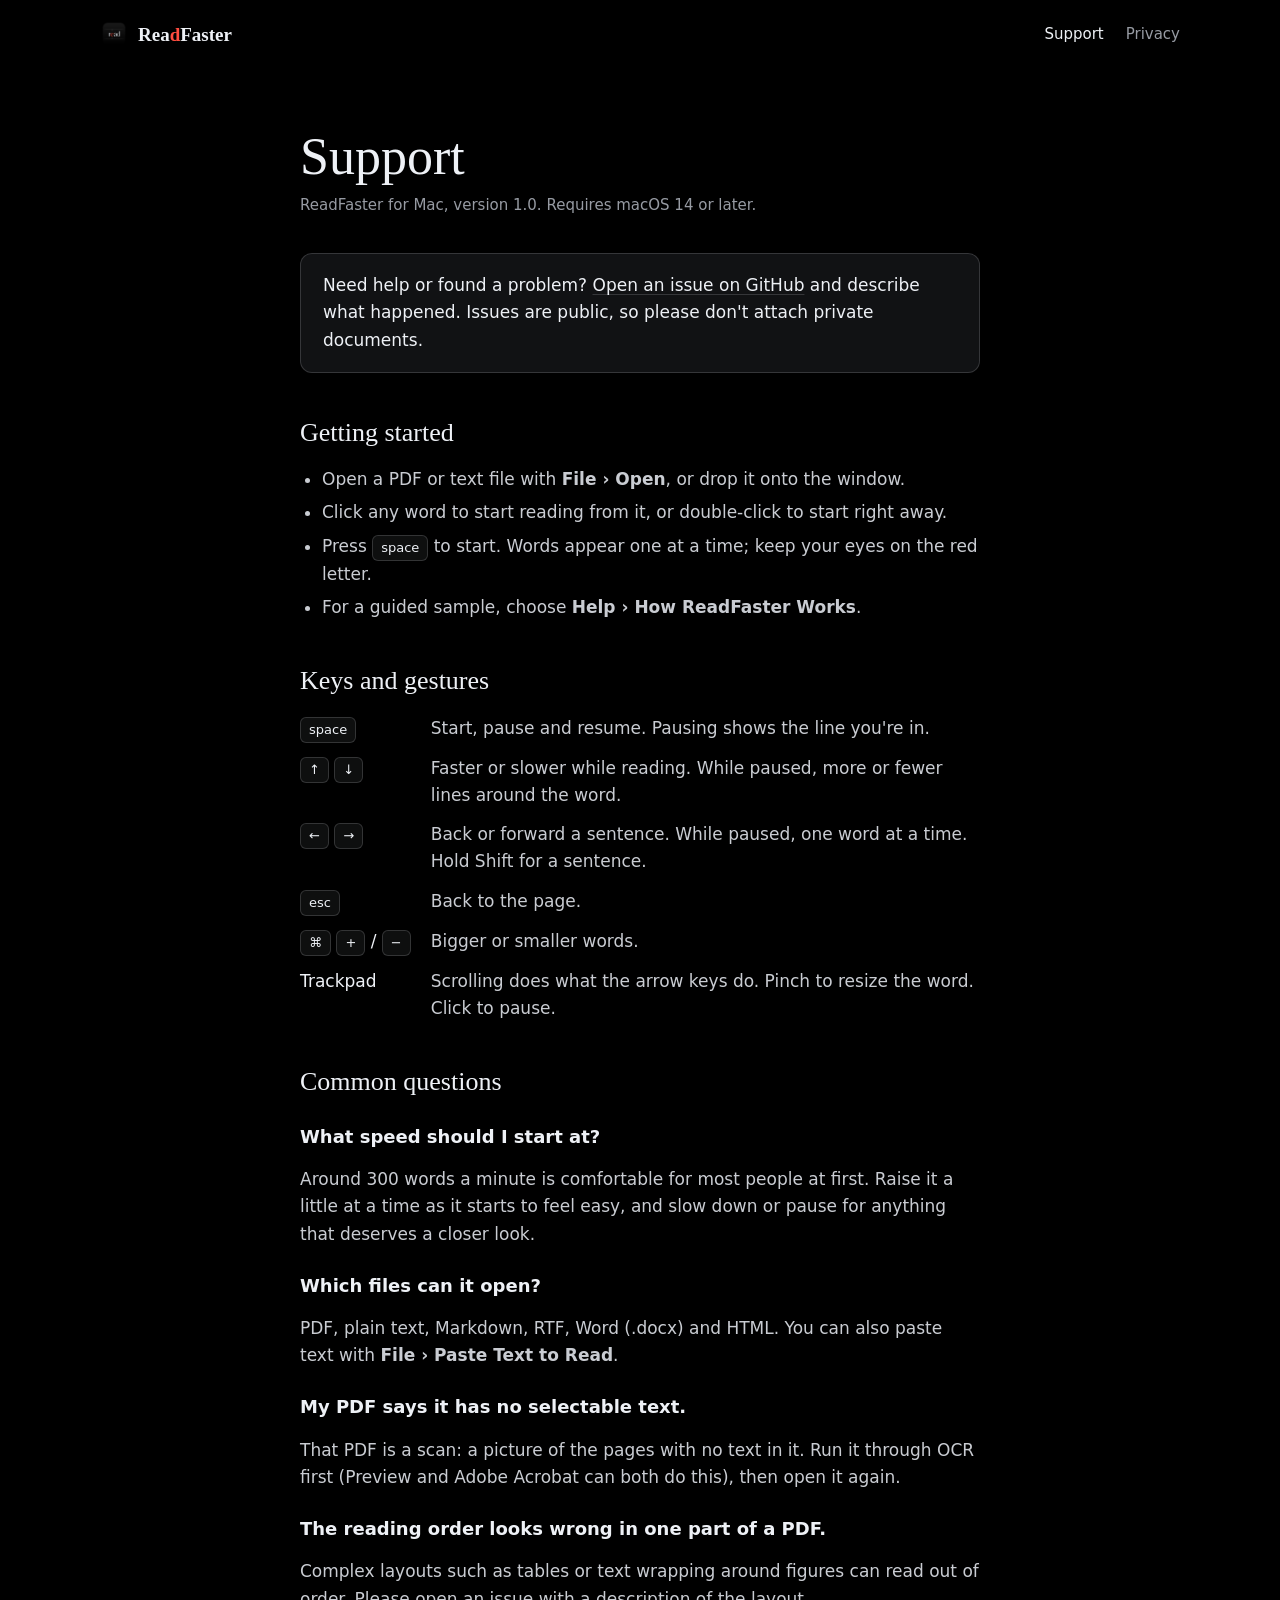
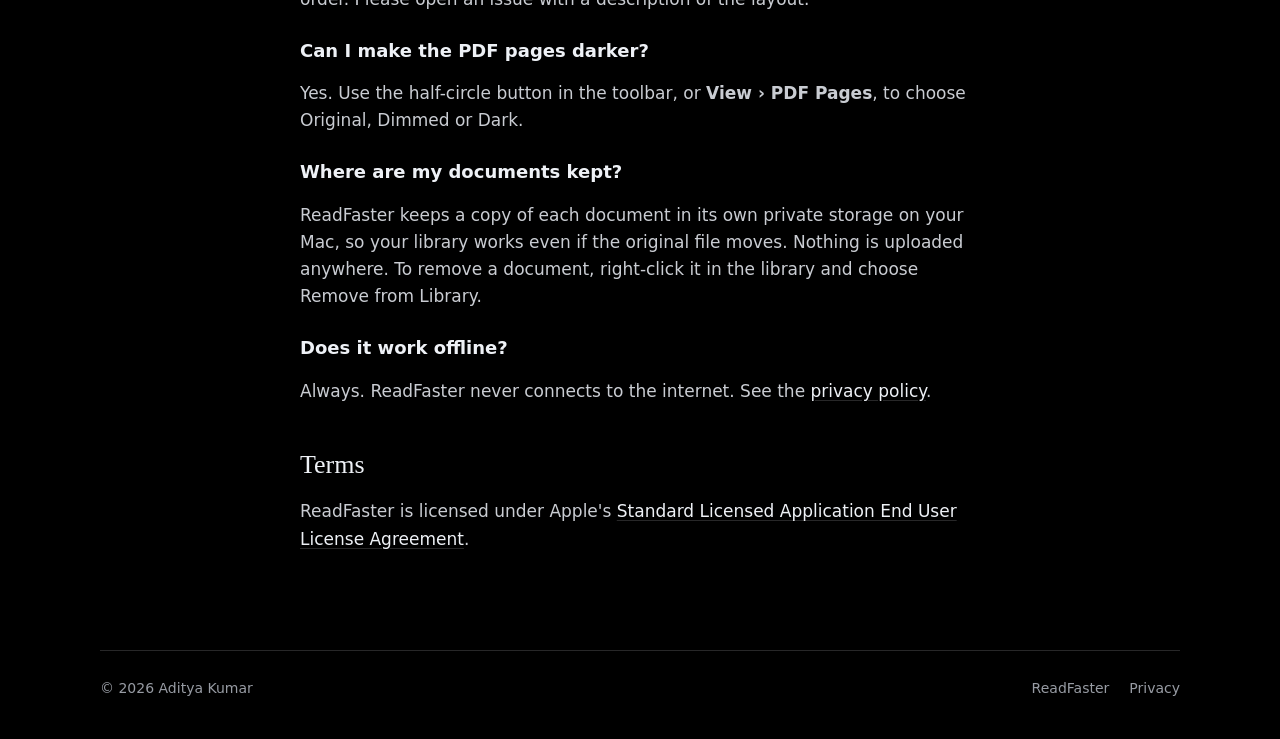
==== support/index.html @ bea1ccad "ReadFaster website: product page, support and privacy policy Co-Authored-By: Claude Opus 5.5 <norepl" ====
<!doctype html>
<html lang="en">
<head>
  <meta charset="utf-8">
  <meta name="viewport" content="width=device-width, initial-scale=1">
  <title>Support | ReadFaster</title>
  <meta name="description" content="How to use ReadFaster, answers to common questions, and how to get help.">
  <link rel="icon" href="../assets/favicon.png">
  <link rel="stylesheet" href="../assets/style.css">
</head>
<body>
  <header class="wrap site-header">
    <a class="brand" href="../"><img src="../assets/icon.png" alt=""><span>Rea<span class="d">d</span>Faster</span></a>
    <nav><a href="./" aria-current="page">Support</a><a href="../privacy/">Privacy</a></nav>
  </header>

  <main class="column doc">
    <h1>Support</h1>
    <p class="updated">ReadFaster for Mac, version 1.0. Requires macOS 14 or later.</p>

    <p class="summary">Need help or found a problem? <a href="https://github.com/AdityaK2128/readfaster/issues/new">Open an issue on GitHub</a> and describe what happened. Issues are public, so please don't attach private documents.</p>

    <h2>Getting started</h2>
    <ul>
      <li>Open a PDF or text file with <strong>File › Open</strong>, or drop it onto the window.</li>
      <li>Click any word to start reading from it, or double-click to start right away.</li>
      <li>Press <kbd>space</kbd> to start. Words appear one at a time; keep your eyes on the red letter.</li>
      <li>For a guided sample, choose <strong>Help › How ReadFaster Works</strong>.</li>
    </ul>

    <h2>Keys and gestures</h2>
    <dl>
      <dt><kbd>space</kbd></dt><dd>Start, pause and resume. Pausing shows the line you're in.</dd>
      <dt><kbd>↑</kbd> <kbd>↓</kbd></dt><dd>Faster or slower while reading. While paused, more or fewer lines around the word.</dd>
      <dt><kbd>←</kbd> <kbd>→</kbd></dt><dd>Back or forward a sentence. While paused, one word at a time. Hold Shift for a sentence.</dd>
      <dt><kbd>esc</kbd></dt><dd>Back to the page.</dd>
      <dt><kbd>⌘</kbd> <kbd>+</kbd> / <kbd>−</kbd></dt><dd>Bigger or smaller words.</dd>
      <dt>Trackpad</dt><dd>Scrolling does what the arrow keys do. Pinch to resize the word. Click to pause.</dd>
    </dl>

    <h2>Common questions</h2>

    <h3>What speed should I start at?</h3>
    <p>Around 300 words a minute is comfortable for most people at first. Raise it a little at a time as it starts to feel easy, and slow down or pause for anything that deserves a closer look.</p>

    <h3>Which files can it open?</h3>
    <p>PDF, plain text, Markdown, RTF, Word (.docx) and HTML. You can also paste text with <strong>File › Paste Text to Read</strong>.</p>

    <h3>My PDF says it has no selectable text.</h3>
    <p>That PDF is a scan: a picture of the pages with no text in it. Run it through OCR first (Preview and Adobe Acrobat can both do this), then open it again.</p>

    <h3>The reading order looks wrong in one part of a PDF.</h3>
    <p>Complex layouts such as tables or text wrapping around figures can read out of order. Please open an issue with a description of the layout.</p>

    <h3>Can I make the PDF pages darker?</h3>
    <p>Yes. Use the half-circle button in the toolbar, or <strong>View › PDF Pages</strong>, to choose Original, Dimmed or Dark.</p>

    <h3>Where are my documents kept?</h3>
    <p>ReadFaster keeps a copy of each document in its own private storage on your Mac, so your library works even if the original file moves. Nothing is uploaded anywhere. To remove a document, right-click it in the library and choose Remove from Library.</p>

    <h3>Does it work offline?</h3>
    <p>Always. ReadFaster never connects to the internet. See the <a href="../privacy/">privacy policy</a>.</p>

    <h2>Terms</h2>
    <p>ReadFaster is licensed under Apple's <a href="https://www.apple.com/legal/internet-services/itunes/dev/stdeula/">Standard Licensed Application End User License Agreement</a>.</p>
  </main>

  <footer class="wrap site-footer">
    <span>© 2026 Aditya Kumar</span>
    <nav><a href="../">ReadFaster</a><a href="../privacy/">Privacy</a></nav>
  </footer>
</body>
</html>
---- assets/style.css ----
:root {
  --void: #000;
  --raised: #111214;
  --ink: #eef1f6;
  --dim: #979ba3;
  --hair: rgba(238, 241, 246, 0.16);
  --fixation: #ff4d40;
  --serif: ui-serif, "New York", "Iowan Old Style", Charter, Georgia, serif;
  --sans: -apple-system, BlinkMacSystemFont, "SF Pro Text", system-ui, "Helvetica Neue", Arial, sans-serif;
  color-scheme: dark;
}

* { box-sizing: border-box; }

html { -webkit-text-size-adjust: 100%; }

body {
  margin: 0;
  background: var(--void);
  color: var(--ink);
  font: 17px/1.6 var(--sans);
  -webkit-font-smoothing: antialiased;
}

a { color: var(--ink); text-decoration-color: var(--hair); text-underline-offset: 3px; }
a:hover { text-decoration-color: var(--fixation); }
a:focus-visible, button:focus-visible { outline: 2px solid var(--fixation); outline-offset: 3px; border-radius: 4px; }

.wrap { width: min(1080px, 100% - 32px); margin-inline: auto; }
.column { width: min(680px, 100% - 32px); margin-inline: auto; }

/* Header */
.site-header { display: flex; align-items: center; justify-content: space-between; padding: 20px 0; }
.brand { display: flex; align-items: center; gap: 10px; text-decoration: none; font: 600 19px/1 var(--serif); }
.brand img { width: 28px; height: 28px; border-radius: 7px; }
.brand .d { color: var(--fixation); }
.site-header nav { display: flex; gap: 22px; font-size: 15px; }
.site-header nav a { text-decoration: none; color: var(--dim); }
.site-header nav a:hover, .site-header nav a[aria-current] { color: var(--ink); }

/* The reader's word: two hairlines, marks at the fixation point, red letter on the marks */
.focus {
  position: relative;
  height: clamp(110px, 16vw, 170px);
  border-block: 1px solid transparent;
  border-image: linear-gradient(90deg, transparent, var(--hair) 14%, var(--hair) 86%, transparent) 1;
  margin: 40px 0 10px;
  overflow: hidden;
}
.focus::before, .focus::after {
  content: "";
  position: absolute;
  left: 40%;
  width: 1px;
  height: 22%;
  background: rgba(238, 241, 246, 0.34);
}
.focus::before { top: 0; }
.focus::after { bottom: 0; }
.focus .word {
  position: absolute;
  top: 50%;
  left: 0;
  transform: translateY(-50%);
  white-space: pre;
  font: 400 clamp(46px, 7vw, 84px)/1 var(--serif);
}
.focus .pivot { color: var(--fixation); }
.focus-meta { text-align: right; padding-right: 10%; font: italic 15px var(--serif); color: var(--dim); }

/* Hero */
.hero { padding: 10px 0 40px; text-align: center; }
.hero h1 { font: 500 clamp(40px, 6vw, 68px)/1.08 var(--serif); letter-spacing: -0.01em; margin: 34px 0 18px; }
.hero p.lede { max-width: 620px; margin: 0 auto 30px; color: var(--dim); font-size: 19px; }
.cta { display: inline-flex; flex-wrap: wrap; gap: 12px; justify-content: center; }
.pill {
  display: inline-flex; align-items: center; gap: 8px;
  padding: 11px 20px; border-radius: 999px;
  font: 600 15px/1 var(--sans); text-decoration: none;
}
.pill.primary { background: var(--ink); color: #000; }
.pill.quiet { border: 1px solid var(--hair); color: var(--ink); }

/* Video */
.video { margin-block: 40px 90px; }
.video video { width: 100%; height: auto; display: block; border-radius: 14px; border: 1px solid var(--hair); background: #000; }

/* Feature rows */
.feature { display: grid; grid-template-columns: 1fr 1.35fr; gap: 48px; align-items: center; margin: 0 0 100px; }
.feature:nth-of-type(even) { grid-template-columns: 1.35fr 1fr; }
.feature:nth-of-type(even) .copy { order: 2; }
.feature h2 { font: 500 clamp(28px, 3.6vw, 40px)/1.15 var(--serif); margin: 0 0 14px; }
.feature p { color: var(--dim); margin: 0; }
.feature img { width: 100%; height: auto; display: block; border-radius: 12px; }

/* Keys */
.keys { border-top: 1px solid var(--hair); padding: 70px 0 20px; }
.keys h2 { font: 500 32px/1.2 var(--serif); margin: 0 0 26px; }
.keys dl { display: grid; grid-template-columns: max-content 1fr; gap: 14px 22px; margin: 0; }
.keys dt { display: flex; gap: 4px; }
.keys dd { margin: 0; color: var(--dim); }
kbd {
  display: inline-block; min-width: 26px; padding: 3px 8px; text-align: center;
  font: 500 13px/1.4 var(--sans); color: var(--ink);
  background: rgba(238, 241, 246, 0.06); border: 1px solid var(--hair); border-radius: 6px;
}

.private { text-align: center; padding: 90px 0 110px; }
.private h2 { font: 500 clamp(30px, 4vw, 44px)/1.15 var(--serif); margin: 0 0 12px; }
.private p { color: var(--dim); margin: 0 auto; max-width: 560px; }

/* Documents: privacy and support */
.doc { padding: 30px 0 80px; }
.doc h1 { font: 500 clamp(36px, 5vw, 52px)/1.1 var(--serif); margin: 30px 0 8px; }
.doc .updated { color: var(--dim); font-size: 15px; margin: 0 0 36px; }
.doc h2 { font: 500 26px/1.25 var(--serif); margin: 44px 0 10px; }
.doc h3 { font: 600 18px/1.35 var(--sans); margin: 26px 0 6px; }
.doc p, .doc li { color: #c9ccd2; }
.doc ul { padding-left: 22px; }
.doc li { margin: 6px 0; }
.doc .summary { background: var(--raised); border: 1px solid var(--hair); border-radius: 12px; padding: 18px 22px; color: var(--ink); }
.doc code { font: 14px ui-monospace, SFMono-Regular, Menlo, monospace; background: rgba(238, 241, 246, 0.06); padding: 2px 6px; border-radius: 5px; word-break: break-all; }
.doc dl { display: grid; grid-template-columns: max-content 1fr; gap: 12px 20px; }
.doc dd { margin: 0; color: #c9ccd2; }

/* Footer */
.site-footer { border-top: 1px solid var(--hair); padding: 26px 0 40px; color: var(--dim); font-size: 14px; display: flex; flex-wrap: wrap; gap: 10px 24px; justify-content: space-between; }
.site-footer nav { display: flex; gap: 20px; }
.site-footer a { color: var(--dim); text-decoration: none; }
.site-footer a:hover { color: var(--ink); }

@media (max-width: 760px) {
  .feature, .feature:nth-of-type(even) { grid-template-columns: 1fr; gap: 22px; margin-bottom: 70px; }
  .feature:nth-of-type(even) .copy { order: 0; }
  .keys dl, .doc dl { grid-template-columns: 1fr; gap: 4px; }
  .keys dd, .doc dd { margin-bottom: 12px; }
  .focus-meta { padding-right: 0; }
}

@media (prefers-reduced-motion: reduce) {
  * { scroll-behavior: auto !important; }
}
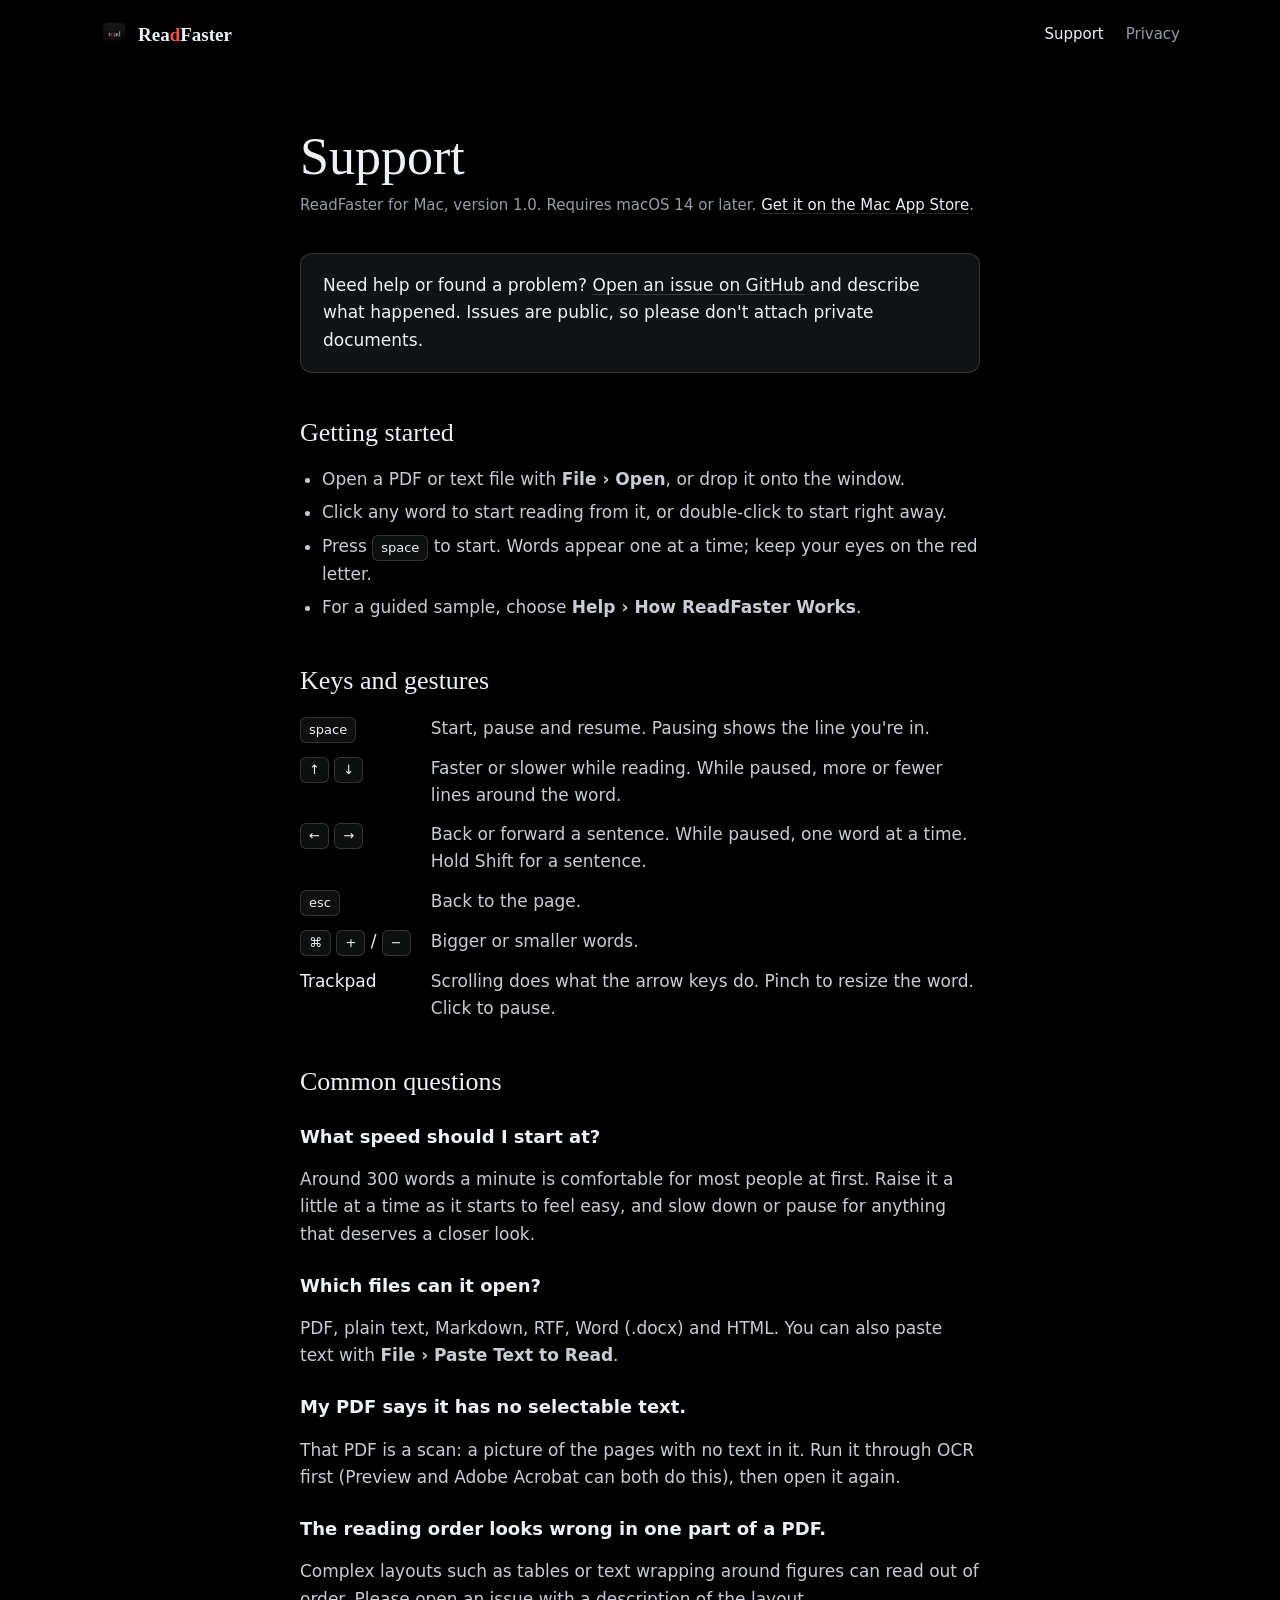
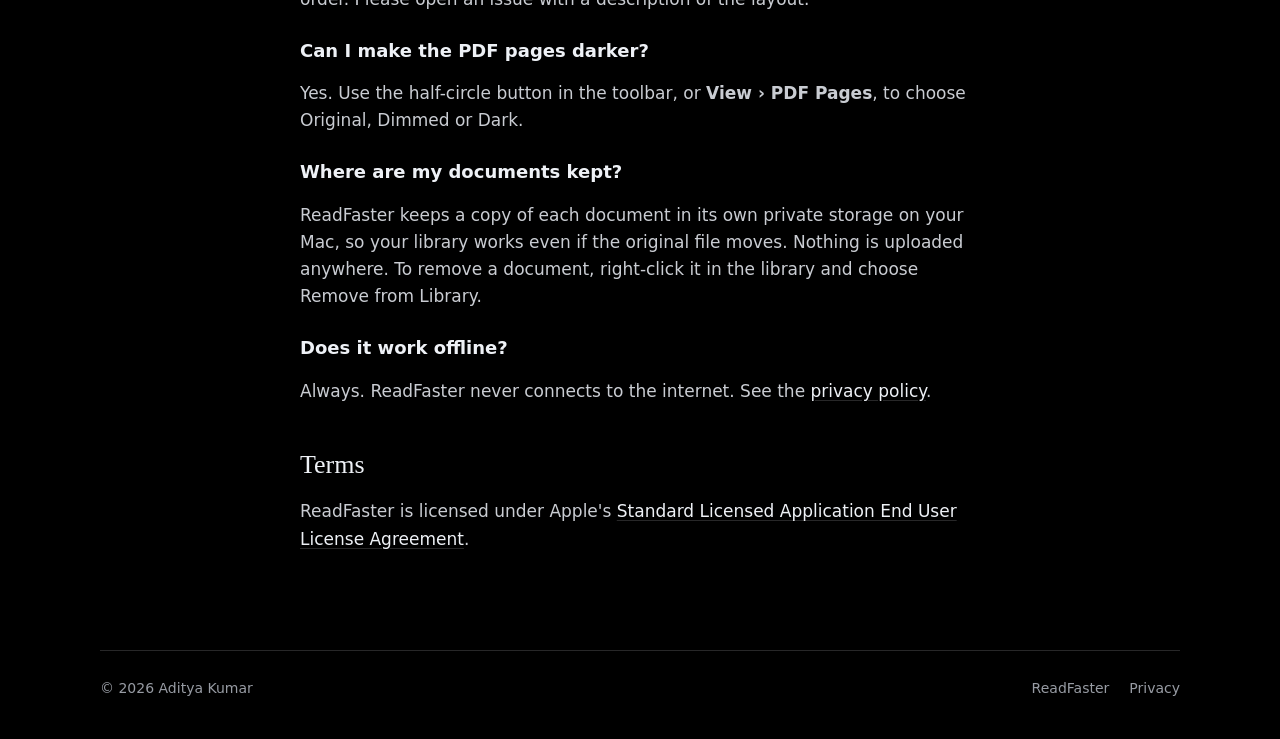
==== commit 22dd0603: "Add Mac App Store download link Co-Authored-By: Claude Opus 5.5 <noreply@anthropic.com>" ====
--- a/support/index.html
+++ b/support/index.html
@@ -16,7 +16,7 @@
 
   <main class="column doc">
     <h1>Support</h1>
-    <p class="updated">ReadFaster for Mac, version 1.0. Requires macOS 14 or later.</p>
+    <p class="updated">ReadFaster for Mac, version 1.0. Requires macOS 14 or later. <a href="https://apps.apple.com/app/readfaster-pdf-speed-reader/id6816929052">Get it on the Mac App Store</a>.</p>
 
     <p class="summary">Need help or found a problem? <a href="https://github.com/AdityaK2128/readfaster/issues/new">Open an issue on GitHub</a> and describe what happened. Issues are public, so please don't attach private documents.</p>
 
--- a/assets/style.css
+++ b/assets/style.css
@@ -80,6 +80,10 @@
 }
 .pill.primary { background: var(--ink); color: #000; }
 .pill.quiet { border: 1px solid var(--hair); color: var(--ink); }
+.cta { align-items: center; }
+.cta.closing { margin-top: 34px; }
+.store-badge { display: inline-flex; border-radius: 10px; }
+.store-badge img { display: block; height: 52px; width: auto; }
 
 /* Video */
 .video { margin-block: 40px 90px; }
